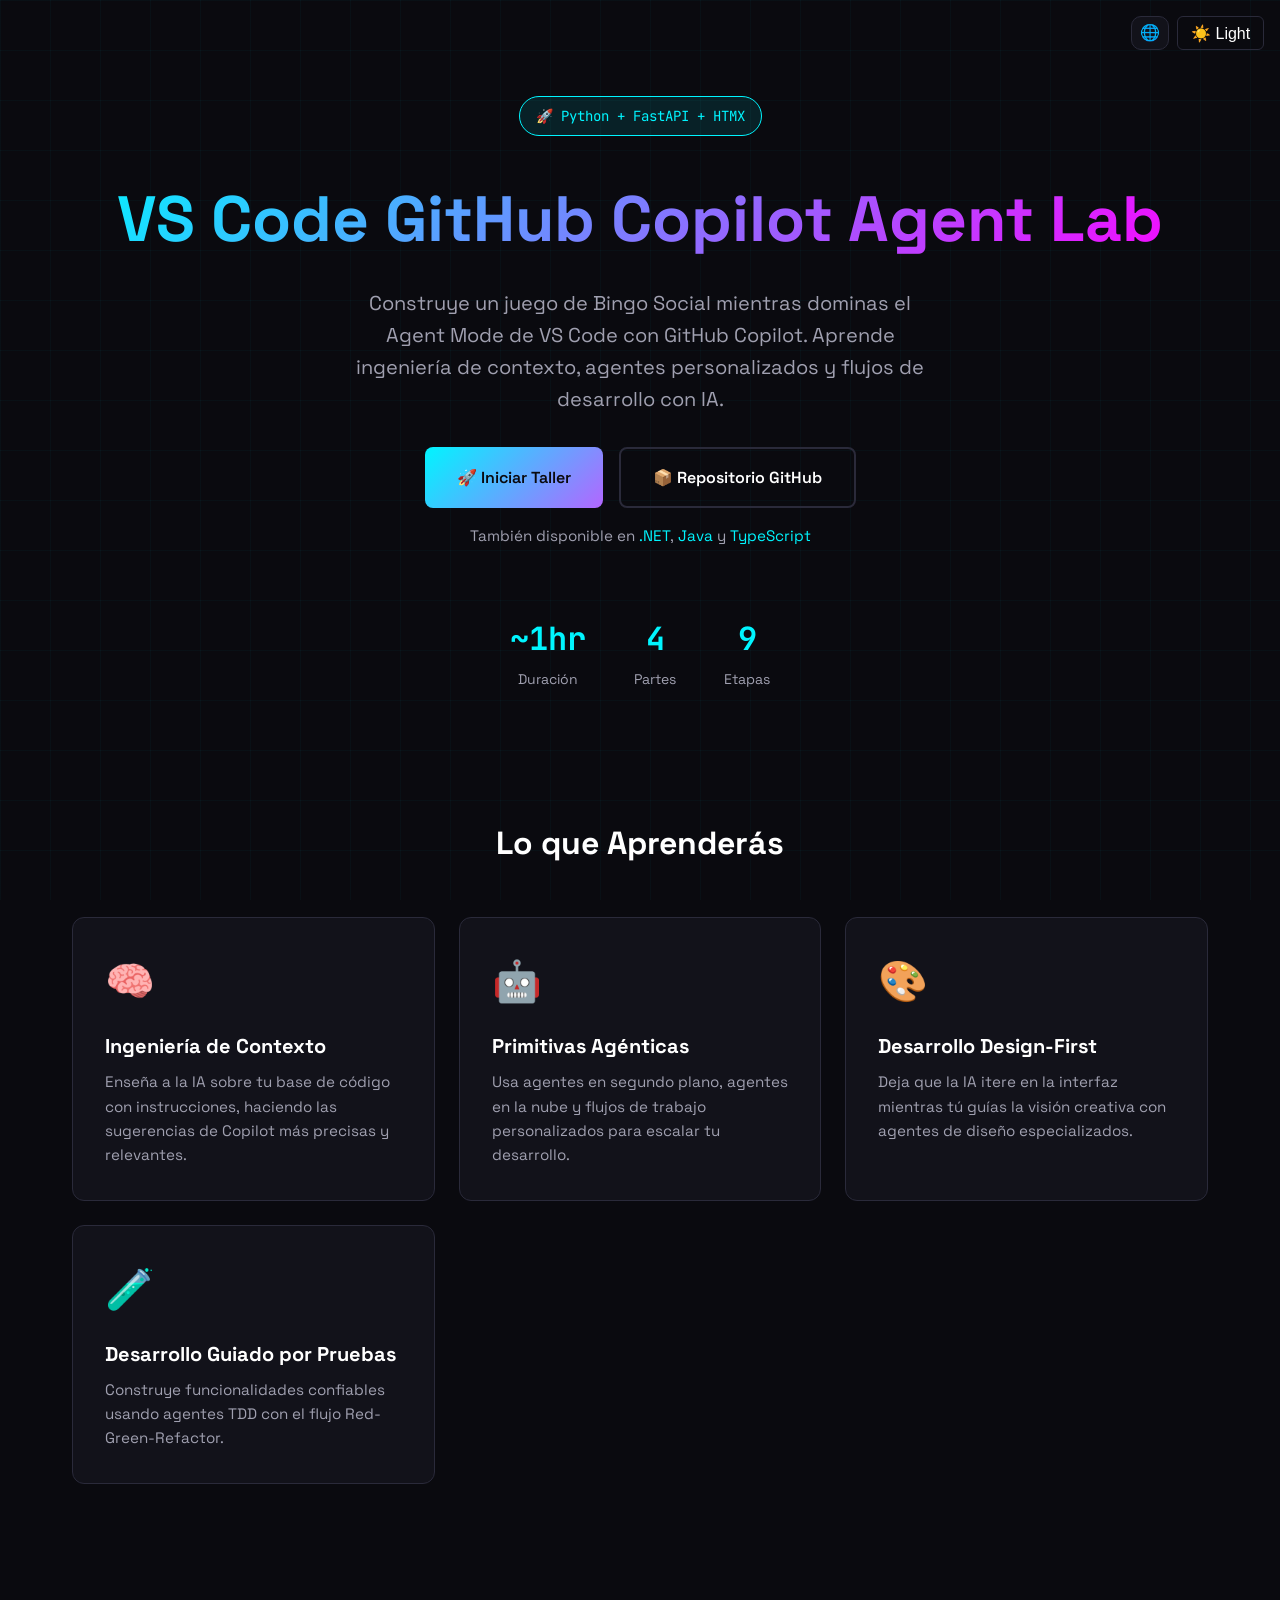
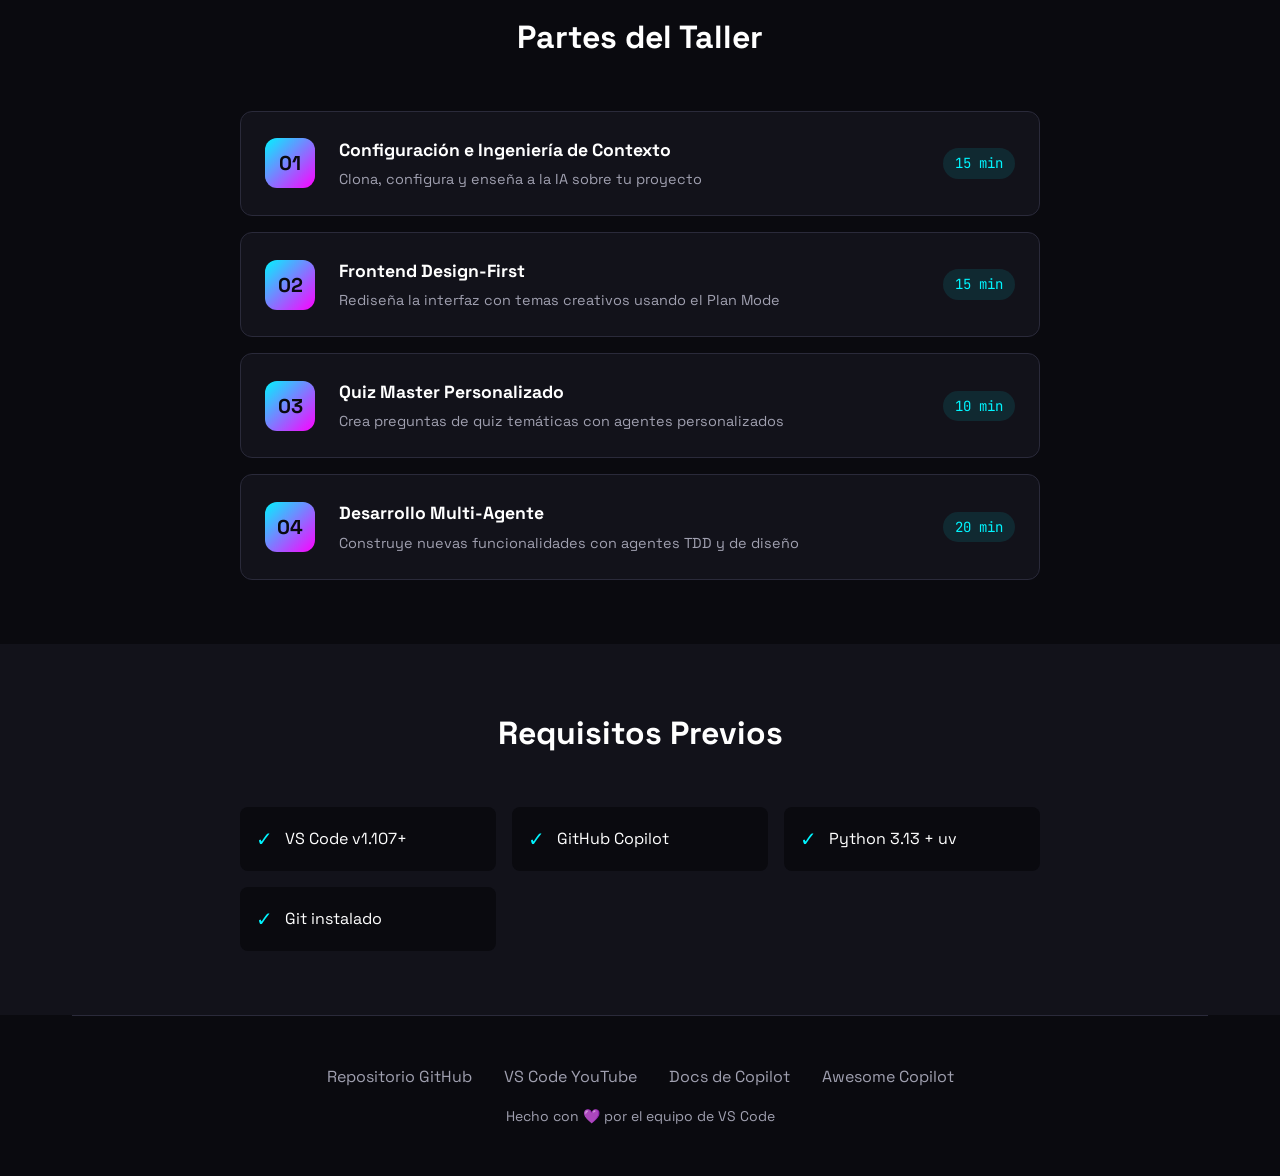
==== docs/es/index.html @ 02e46c15 "Initial commit" ====
<!DOCTYPE html>
<html lang="es">
<head>
    <!-- Google tag (gtag.js) -->
    <script async src="https://www.googletagmanager.com/gtag/js?id=G-LSC44NDPLQ"></script>
    <script>
      window.dataLayer = window.dataLayer || [];
      function gtag(){dataLayer.push(arguments);}
      gtag('js', new Date());
      gtag('config', 'G-LSC44NDPLQ');
    </script>
    <meta charset="UTF-8">
    <meta name="viewport" content="width=device-width, initial-scale=1.0">
    <title>VS Code GitHub Copilot Agent Lab | Edición Python</title>
    <link rel="preconnect" href="https://fonts.googleapis.com">
    <link rel="preconnect" href="https://fonts.gstatic.com" crossorigin>
    <link href="https://fonts.googleapis.com/css2?family=JetBrains+Mono:wght@400;700&family=Space+Grotesk:wght@400;500;700&display=swap" rel="stylesheet">
    <link rel="alternate" hreflang="en" href="https://copilot-dev-days.github.io/agent-lab-python/">
    <link rel="alternate" hreflang="pt-BR" href="https://copilot-dev-days.github.io/agent-lab-python/pt_BR/">
    <link rel="alternate" hreflang="es" href="https://copilot-dev-days.github.io/agent-lab-python/es/">
    <link rel="alternate" hreflang="x-default" href="https://copilot-dev-days.github.io/agent-lab-python/">
    <link rel="stylesheet" href="../styles.css">
    <link rel="stylesheet" href="../light-theme.css">
    <script src="../theme-toggle.js"></script>
</head>
<body>
    <div style="position:fixed;top:1rem;right:1rem;z-index:1000;display:flex;gap:0.5rem;align-items:center;">
        <div class="locale-picker" id="localePicker">
            <button type="button" class="locale-toggle" aria-haspopup="listbox" aria-expanded="false" aria-label="Seleccionar idioma">🌐</button>
            <ul role="listbox" aria-label="Idioma">
                <li role="option" data-locale="en" aria-selected="false">🇬🇧 English</li>
                <li role="option" data-locale="es" aria-selected="true" class="active">🇪🇸 Español</li>
                <li role="option" data-locale="pt-BR" aria-selected="false">🇧🇷 Português (Brasil)</li>
            </ul>
        </div>
        <button class="theme-toggle" onclick="toggleTheme()">☀️ Claro</button>
    </div>
    <div class="container">
        <!-- Hero -->
        <section class="hero">
            <span class="hero-badge">🚀 Python + FastAPI + HTMX</span>
            <h1>VS Code GitHub Copilot Agent Lab</h1>
            <p class="hero-subtitle">
                Construye un juego de Bingo Social mientras dominas el Agent Mode de VS Code con GitHub Copilot.
                Aprende ingeniería de contexto, agentes personalizados y flujos de desarrollo con IA.
            </p>
            <div class="hero-cta">
                <a href="step.html?step=00-overview" class="btn btn-primary">
                    🚀 Iniciar Taller
                </a>
                <a href="https://github.com/copilot-dev-days/agent-lab-python" class="btn btn-secondary">
                    📦 Repositorio GitHub
                </a>
            </div>
            <p class="hero-also">También disponible en <a href="https://copilot-dev-days.github.io/agent-lab-dotnet/">.NET</a>, <a href="https://copilot-dev-days.github.io/agent-lab-java/">Java</a> y <a href="https://copilot-dev-days.github.io/agent-lab-typescript/">TypeScript</a></p>
            <div class="stats">
                <div class="stat">
                    <div class="stat-value">~1hr</div>
                    <div class="stat-label">Duración</div>
                </div>
                <div class="stat">
                    <div class="stat-value">4</div>
                    <div class="stat-label">Partes</div>
                </div>
                <div class="stat">
                    <div class="stat-value">9</div>
                    <div class="stat-label">Etapas</div>
                </div>
            </div>
        </section>

        <!-- Features -->
        <section class="features">
            <h2 class="section-title">Lo que Aprenderás</h2>
            <div class="features-grid">
                <div class="feature-card">
                    <div class="feature-icon">🧠</div>
                    <h3>Ingeniería de Contexto</h3>
                    <p>Enseña a la IA sobre tu base de código con instrucciones, haciendo las sugerencias de Copilot más precisas y relevantes.</p>
                </div>
                <div class="feature-card">
                    <div class="feature-icon">🤖</div>
                    <h3>Primitivas Agénticas</h3>
                    <p>Usa agentes en segundo plano, agentes en la nube y flujos de trabajo personalizados para escalar tu desarrollo.</p>
                </div>
                <div class="feature-card">
                    <div class="feature-icon">🎨</div>
                    <h3>Desarrollo Design-First</h3>
                    <p>Deja que la IA itere en la interfaz mientras tú guías la visión creativa con agentes de diseño especializados.</p>
                </div>
                <div class="feature-card">
                    <div class="feature-icon">🧪</div>
                    <h3>Desarrollo Guiado por Pruebas</h3>
                    <p>Construye funcionalidades confiables usando agentes TDD con el flujo Red-Green-Refactor.</p>
                </div>
            </div>
        </section>

        <!-- Workshop Parts -->
        <section class="workshop">
            <h2 class="section-title">Partes del Taller</h2>
            <div class="parts-list">
                <a href="step.html?step=01-setup" class="part-card">
                    <div class="part-number">01</div>
                    <div class="part-content">
                        <h3>Configuración e Ingeniería de Contexto</h3>
                        <p>Clona, configura y enseña a la IA sobre tu proyecto</p>
                    </div>
                    <span class="part-time">15 min</span>
                </a>
                <a href="step.html?step=02-design" class="part-card">
                    <div class="part-number">02</div>
                    <div class="part-content">
                        <h3>Frontend Design-First</h3>
                        <p>Rediseña la interfaz con temas creativos usando el Plan Mode</p>
                    </div>
                    <span class="part-time">15 min</span>
                </a>
                <a href="step.html?step=03-quiz-master" class="part-card">
                    <div class="part-number">03</div>
                    <div class="part-content">
                        <h3>Quiz Master Personalizado</h3>
                        <p>Crea preguntas de quiz temáticas con agentes personalizados</p>
                    </div>
                    <span class="part-time">10 min</span>
                </a>
                <a href="step.html?step=04-multi-agent" class="part-card">
                    <div class="part-number">04</div>
                    <div class="part-content">
                        <h3>Desarrollo Multi-Agente</h3>
                        <p>Construye nuevas funcionalidades con agentes TDD y de diseño</p>
                    </div>
                    <span class="part-time">20 min</span>
                </a>
            </div>
        </section>
    </div>

    <!-- Prerequisites -->
    <section class="prereqs">
        <div class="container">
            <h2 class="section-title">Requisitos Previos</h2>
            <div class="prereqs-grid">
                <div class="prereq-item">
                    <span class="prereq-check">✓</span>
                    <span>VS Code v1.107+</span>
                </div>
                <div class="prereq-item">
                    <span class="prereq-check">✓</span>
                    <span>GitHub Copilot</span>
                </div>
                <div class="prereq-item">
                    <span class="prereq-check">✓</span>
                    <span>Python 3.13 + uv</span>
                </div>
                <div class="prereq-item">
                    <span class="prereq-check">✓</span>
                    <span>Git instalado</span>
                </div>
            </div>
        </div>
    </section>

    <div class="container">
        <!-- Footer -->
        <footer>
            <div class="footer-links">
                <a href="https://github.com/copilot-dev-days/agent-lab-python">Repositorio GitHub</a>
                <a href="https://www.youtube.com/code">VS Code YouTube</a>
                <a href="https://code.visualstudio.com/docs/copilot/overview">Docs de Copilot</a>
                <a href="https://github.com/github/awesome-copilot">Awesome Copilot</a>
            </div>
            <p class="footer-credit">
                Hecho con 💜 por el equipo de VS Code
            </p>
        </footer>
    </div>

    <script>
    (function(){
      var match=location.pathname.match(/\/(pt_BR|es)\//);
      var locale=match?match[1]:'en';
      var picker=document.getElementById('localePicker');
      if(!picker)return;
      var btn=picker.querySelector('.locale-toggle'),list=picker.querySelector('ul');
      list.querySelectorAll('li').forEach(function(li){
        var l=li.dataset.locale==='pt-BR'?'pt_BR':li.dataset.locale;
        if(l===locale){li.classList.add('active');li.setAttribute('aria-selected','true');}
        else{li.classList.remove('active');li.setAttribute('aria-selected','false');}
      });
      function open(){list.style.display='block';btn.setAttribute('aria-expanded','true');}
      function close(){list.style.display='none';btn.setAttribute('aria-expanded','false');}
      btn.addEventListener('click',function(e){e.stopPropagation();list.style.display==='block'?close():open();});
      document.addEventListener('click',close);
      document.addEventListener('keydown',function(e){if(e.key==='Escape')close();});
      list.querySelectorAll('li').forEach(function(li){
        li.addEventListener('click',function(e){
          e.stopPropagation();
          var t=li.dataset.locale==='pt-BR'?'pt_BR':li.dataset.locale;
          if(t===locale){close();return;}
          var p=location.pathname;
          if(locale!=='en')p=p.replace(new RegExp('/'+locale+'/'),'/');;
          if(t!=='en'){var base=p.replace(/\/index\.html$/,'/');if(!base.endsWith('/'))base+='/';p=base+t+'/';}
          localStorage.setItem('preferred-locale',t);
          window.location.href=p;
        });
      });
    })();
    </script>
</body>
</html>
---- docs/styles.css ----
:root {
    --bg-dark: #0a0a0f;
    --bg-card: #12121a;
    --neon-cyan: #00f5ff;
    --neon-magenta: #ff00ff;
    --neon-purple: #b366ff;
    --text-primary: #ffffff;
    --text-secondary: #a0a0b0;
    --border-color: #2a2a3a;
}

* {
    margin: 0;
    padding: 0;
    box-sizing: border-box;
}

body {
    font-family: 'Space Grotesk', sans-serif;
    background: var(--bg-dark);
    color: var(--text-primary);
    line-height: 1.6;
    min-height: 100vh;
}

/* Animated grid background */
body::before {
    content: '';
    position: fixed;
    top: 0;
    left: 0;
    width: 100%;
    height: 100%;
    background: 
        linear-gradient(90deg, rgba(0,245,255,0.03) 1px, transparent 1px),
        linear-gradient(rgba(0,245,255,0.03) 1px, transparent 1px);
    background-size: 50px 50px;
    pointer-events: none;
    z-index: -1;
}

.container {
    max-width: 1200px;
    margin: 0 auto;
    padding: 0 2rem;
}

/* Hero Section */
.hero {
    padding: 6rem 0 4rem;
    text-align: center;
    position: relative;
}

.hero-badge {
    display: inline-block;
    padding: 0.5rem 1rem;
    background: rgba(0,245,255,0.1);
    border: 1px solid var(--neon-cyan);
    border-radius: 50px;
    font-size: 0.875rem;
    color: var(--neon-cyan);
    margin-bottom: 2rem;
    font-family: 'JetBrains Mono', monospace;
}

.hero h1 {
    font-size: clamp(2.5rem, 6vw, 4rem);
    font-weight: 700;
    margin-bottom: 1rem;
    background: linear-gradient(135deg, var(--neon-cyan), var(--neon-magenta));
    -webkit-background-clip: text;
    -webkit-text-fill-color: transparent;
    background-clip: text;
}

.hero-subtitle {
    font-size: 1.25rem;
    color: var(--text-secondary);
    max-width: 600px;
    margin: 0 auto 2rem;
}

.hero-cta {
    display: flex;
    gap: 1rem;
    justify-content: center;
    flex-wrap: wrap;
}

.btn {
    display: inline-flex;
    align-items: center;
    gap: 0.5rem;
    padding: 1rem 2rem;
    border-radius: 8px;
    font-weight: 600;
    text-decoration: none;
    transition: all 0.3s ease;
    font-size: 1rem;
}

.btn-primary {
    background: linear-gradient(135deg, var(--neon-cyan), var(--neon-purple));
    color: var(--bg-dark);
}

.btn-primary:hover {
    transform: translateY(-2px);
    box-shadow: 0 10px 40px rgba(0,245,255,0.3);
}

.btn-secondary {
    background: transparent;
    border: 2px solid var(--border-color);
    color: var(--text-primary);
}

.btn-secondary:hover {
    border-color: var(--neon-cyan);
    color: var(--neon-cyan);
}

/* Stats */
.stats {
    display: flex;
    justify-content: center;
    gap: 3rem;
    margin-top: 4rem;
    flex-wrap: wrap;
}

.stat {
    text-align: center;
}

.stat-value {
    font-size: 2rem;
    font-weight: 700;
    color: var(--neon-cyan);
    font-family: 'JetBrains Mono', monospace;
}

.stat-label {
    font-size: 0.875rem;
    color: var(--text-secondary);
    margin-top: 0.25rem;
}

/* Features Section */
.features {
    padding: 4rem 0;
}

.section-title {
    font-size: 2rem;
    text-align: center;
    margin-bottom: 3rem;
}

.features-grid {
    display: grid;
    grid-template-columns: repeat(auto-fit, minmax(280px, 1fr));
    gap: 1.5rem;
}

.feature-card {
    background: var(--bg-card);
    border: 1px solid var(--border-color);
    border-radius: 12px;
    padding: 2rem;
    transition: all 0.3s ease;
}

.feature-card:hover {
    border-color: var(--neon-cyan);
    transform: translateY(-4px);
}

.feature-icon {
    font-size: 2.5rem;
    margin-bottom: 1rem;
}

.feature-card h3 {
    font-size: 1.25rem;
    margin-bottom: 0.5rem;
}

.feature-card p {
    color: var(--text-secondary);
    font-size: 0.95rem;
}

/* Workshop Parts */
.workshop {
    padding: 4rem 0;
}

.parts-list {
    display: flex;
    flex-direction: column;
    gap: 1rem;
    max-width: 800px;
    margin: 0 auto;
}

.part-card {
    display: flex;
    align-items: center;
    gap: 1.5rem;
    background: var(--bg-card);
    border: 1px solid var(--border-color);
    border-radius: 12px;
    padding: 1.5rem;
    text-decoration: none;
    color: inherit;
    transition: all 0.3s ease;
}

.part-card:hover {
    border-color: var(--neon-magenta);
    background: rgba(255,0,255,0.05);
}

.part-number {
    width: 50px;
    height: 50px;
    display: flex;
    align-items: center;
    justify-content: center;
    background: linear-gradient(135deg, var(--neon-cyan), var(--neon-magenta));
    border-radius: 12px;
    font-weight: 700;
    font-size: 1.25rem;
    color: var(--bg-dark);
    flex-shrink: 0;
}

.part-content {
    flex: 1;
}

.part-content h3 {
    font-size: 1.1rem;
    margin-bottom: 0.25rem;
}

.part-content p {
    color: var(--text-secondary);
    font-size: 0.9rem;
}

.part-time {
    font-family: 'JetBrains Mono', monospace;
    font-size: 0.875rem;
    color: var(--neon-cyan);
    padding: 0.25rem 0.75rem;
    background: rgba(0,245,255,0.1);
    border-radius: 50px;
}

/* Prerequisites */
.prereqs {
    padding: 4rem 0;
    background: var(--bg-card);
}

.prereqs-grid {
    display: grid;
    grid-template-columns: repeat(auto-fit, minmax(200px, 1fr));
    gap: 1rem;
    max-width: 800px;
    margin: 0 auto;
}

.prereq-item {
    display: flex;
    align-items: center;
    gap: 0.75rem;
    padding: 1rem;
    background: var(--bg-dark);
    border-radius: 8px;
}

.prereq-check {
    color: var(--neon-cyan);
    font-size: 1.25rem;
}

/* Footer */
footer {
    padding: 3rem 0;
    text-align: center;
    border-top: 1px solid var(--border-color);
}

.footer-links {
    display: flex;
    justify-content: center;
    gap: 2rem;
    margin-bottom: 1rem;
    flex-wrap: wrap;
}

.footer-links a {
    color: var(--text-secondary);
    text-decoration: none;
    transition: color 0.3s ease;
}

.footer-links a:hover {
    color: var(--neon-cyan);
}

.footer-credit {
    color: var(--text-secondary);
    font-size: 0.875rem;
}

/* Responsive */
@media (max-width: 768px) {
    .hero {
        padding: 4rem 0 3rem;
    }

    .stats {
        gap: 2rem;
    }

    .part-card {
        flex-direction: column;
        text-align: center;
    }

    .part-time {
        margin-top: 0.5rem;
    }
}

.hero-also {
    margin-top: 1rem;
    font-size: 0.95rem;
    color: var(--text-secondary);
}

.hero-also a {
    color: var(--neon-cyan);
    text-decoration: none;
    transition: color 0.3s ease;
}

.hero-also a:hover {
    color: var(--neon-magenta);
    text-decoration: underline;
}

/* --- Locale Picker --- */
.locale-picker { position: relative; display: inline-flex; }
.locale-toggle { display: flex; align-items: center; justify-content: center; padding: 8px; border-radius: 10px; border: 1px solid var(--border-color); background: var(--bg-card); color: var(--text-secondary); font-size: 1rem; line-height: 1; transition: all 0.2s; cursor: pointer; }
.locale-toggle:hover { background: var(--neon-cyan); color: #fff; border-color: var(--neon-cyan); }
.locale-picker ul { display: none; position: absolute; top: 100%; right: 0; margin: 4px 0 0; padding: 4px 0; list-style: none; background: var(--bg-card); border: 1px solid var(--border-color); border-radius: 10px; box-shadow: 0 4px 12px rgba(0,0,0,0.15); z-index: 100; min-width: 180px; }
.locale-picker li { padding: 8px 16px; cursor: pointer; font-size: 0.9rem; color: var(--text-primary); white-space: nowrap; transition: background 0.15s; }
.locale-picker li:hover { background: var(--neon-cyan); color: #fff; }
.locale-picker li.active { font-weight: 600; color: var(--neon-cyan); }
.locale-picker li.active:hover { color: #fff; }
---- docs/light-theme.css ----
html[data-theme="light"] {
    --bg-dark: #f5f5f7;
    --bg-card: #ffffff;
    --bg-code: #f0f0f5;
    --neon-cyan: #0077b6;
    --neon-magenta: #c2185b;
    --neon-purple: #7b1fa2;
    --text-primary: #1a1a2e;
    --text-secondary: #555570;
    --border-color: #d0d0dd;
    --success-green: #2e7d32;
    --warning-yellow: #f9a825;
}

html[data-theme="light"] body::before {
    background: linear-gradient(90deg, rgba(0,119,182,0.05) 1px, transparent 1px),
                linear-gradient(rgba(0,119,182,0.05) 1px, transparent 1px);
}

html[data-theme="light"] .hero::before {
    background: radial-gradient(ellipse at 50% 0%, rgba(0,119,182,0.15), transparent 70%);
}

html[data-theme="light"] .header {
    background: rgba(245,245,247,0.95);
}

html[data-theme="light"] code,
html[data-theme="light"] pre {
    background: var(--bg-code);
    color: #1a1a2e;
}

html[data-theme="light"] .btn-secondary {
    border-color: var(--border-color);
    color: var(--text-primary);
}

html[data-theme="light"] .btn-secondary:hover {
    background: rgba(0,119,182,0.1);
    border-color: var(--neon-cyan);
}

html[data-theme="light"] .card {
    box-shadow: 0 2px 8px rgba(0,0,0,0.08);
}

.theme-toggle {
    background: none;
    border: 1px solid var(--border-color);
    color: var(--text-primary);
    cursor: pointer;
    padding: 0.4rem 0.8rem;
    border-radius: 6px;
    font-size: 1rem;
    transition: all 0.3s ease;
    display: inline-flex;
    align-items: center;
    gap: 0.4rem;
}

.theme-toggle:hover {
    border-color: var(--neon-cyan);
    color: var(--neon-cyan);
}
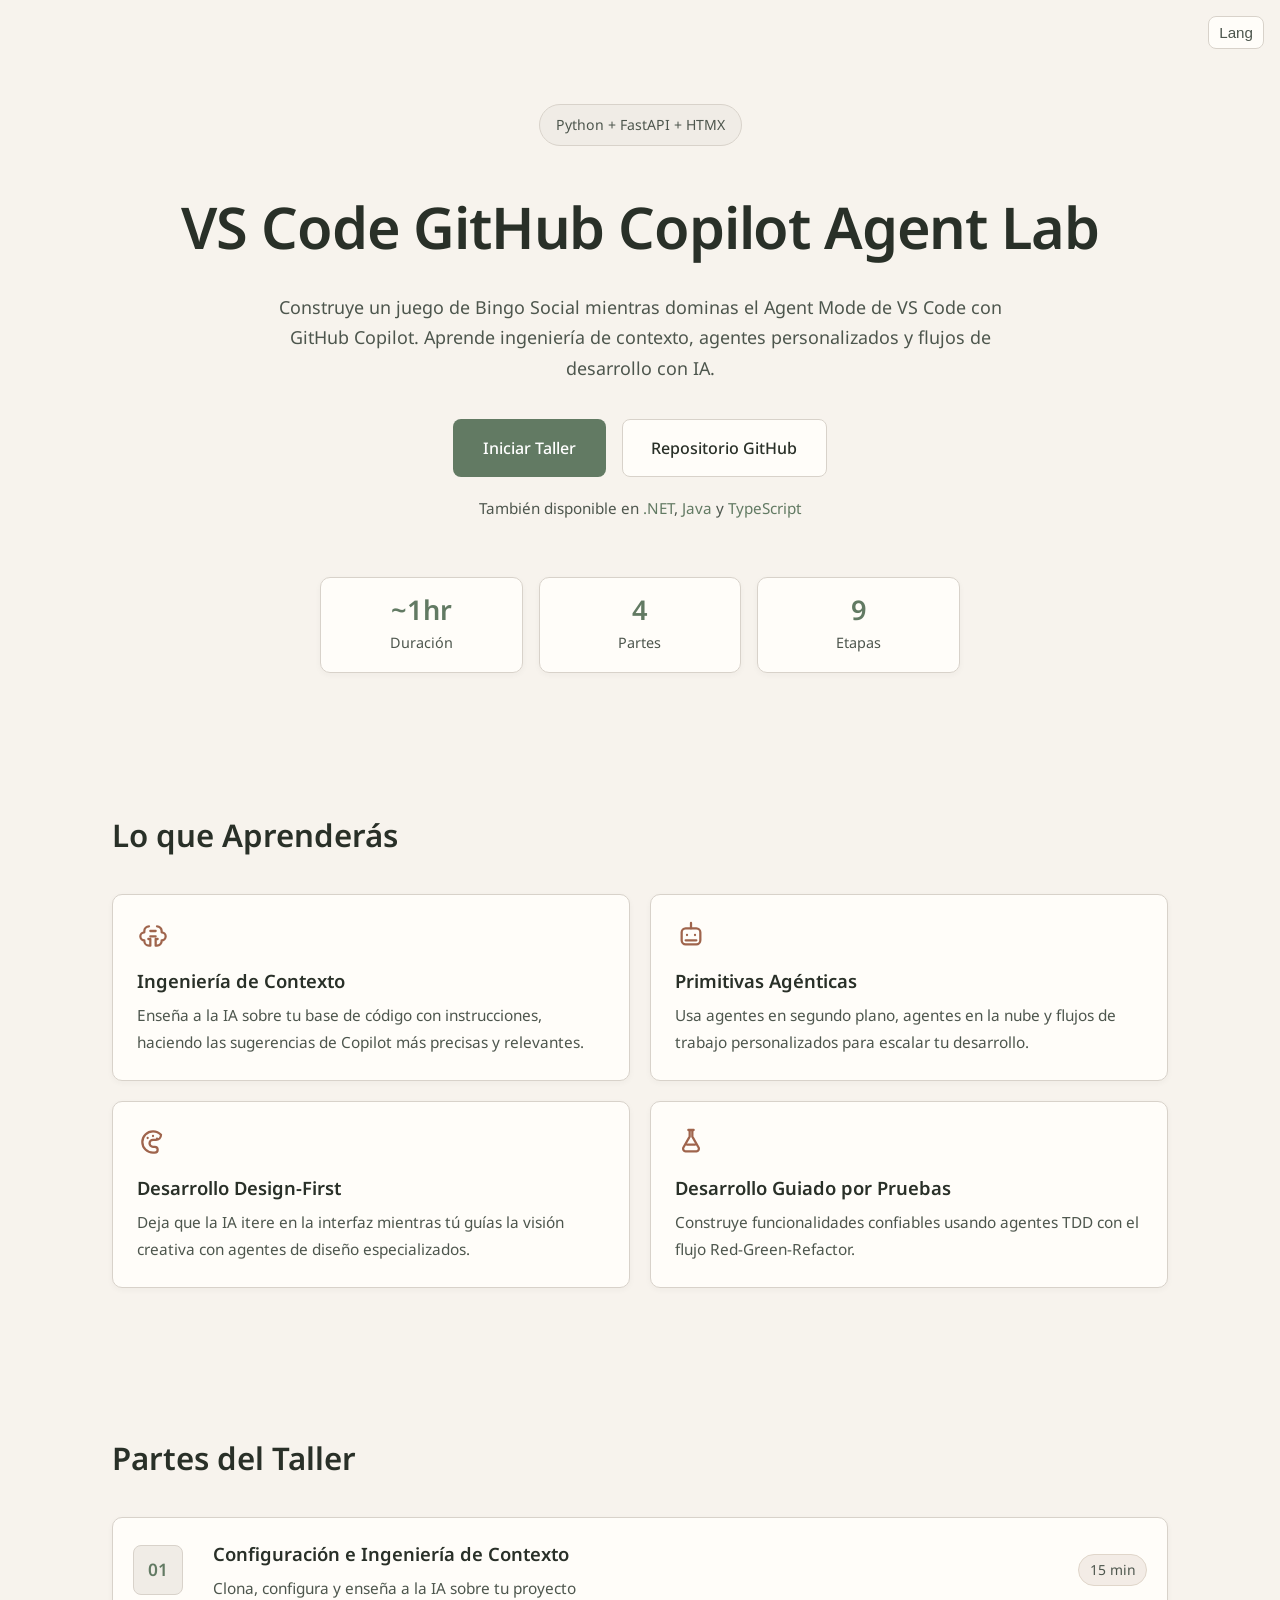
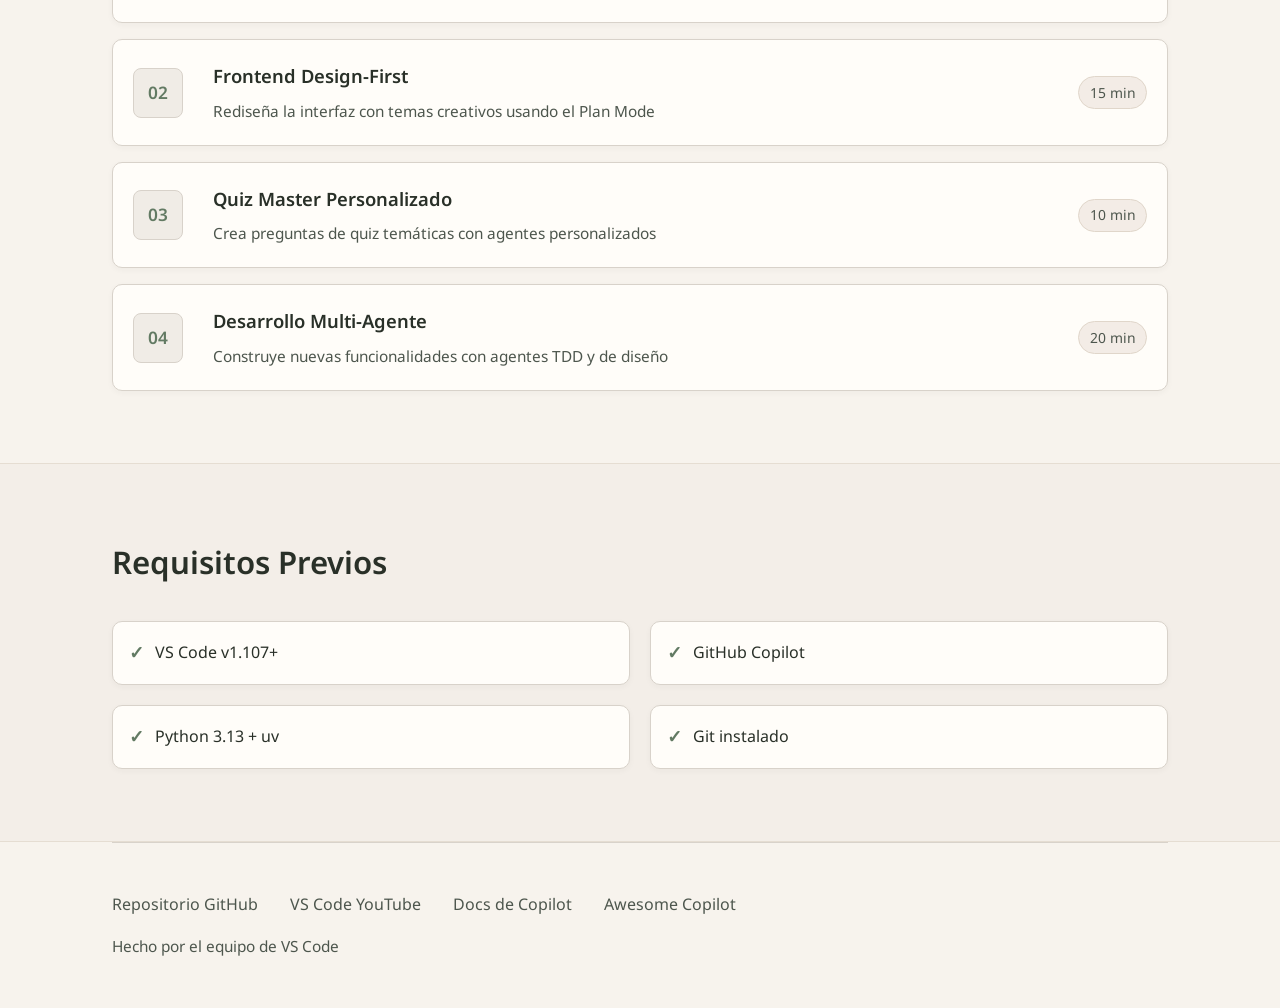
==== commit 881fb69d: "Changes before error encountered Agent-Logs-Url: https://github.com/abhijithbhat/demo/sessions/17c37" ====
--- a/docs/es/index.html
+++ b/docs/es/index.html
@@ -14,31 +14,28 @@
     <title>VS Code GitHub Copilot Agent Lab | Edición Python</title>
     <link rel="preconnect" href="https://fonts.googleapis.com">
     <link rel="preconnect" href="https://fonts.gstatic.com" crossorigin>
-    <link href="https://fonts.googleapis.com/css2?family=JetBrains+Mono:wght@400;700&family=Space+Grotesk:wght@400;500;700&display=swap" rel="stylesheet">
+    <link href="https://fonts.googleapis.com/css2?family=Noto+Sans:wght@400;500;600&display=swap" rel="stylesheet">
     <link rel="alternate" hreflang="en" href="https://copilot-dev-days.github.io/agent-lab-python/">
     <link rel="alternate" hreflang="pt-BR" href="https://copilot-dev-days.github.io/agent-lab-python/pt_BR/">
     <link rel="alternate" hreflang="es" href="https://copilot-dev-days.github.io/agent-lab-python/es/">
     <link rel="alternate" hreflang="x-default" href="https://copilot-dev-days.github.io/agent-lab-python/">
     <link rel="stylesheet" href="../styles.css">
-    <link rel="stylesheet" href="../light-theme.css">
-    <script src="../theme-toggle.js"></script>
 </head>
 <body>
     <div style="position:fixed;top:1rem;right:1rem;z-index:1000;display:flex;gap:0.5rem;align-items:center;">
         <div class="locale-picker" id="localePicker">
-            <button type="button" class="locale-toggle" aria-haspopup="listbox" aria-expanded="false" aria-label="Seleccionar idioma">🌐</button>
+            <button type="button" class="locale-toggle" aria-haspopup="listbox" aria-expanded="false" aria-label="Seleccionar idioma">Lang</button>
             <ul role="listbox" aria-label="Idioma">
-                <li role="option" data-locale="en" aria-selected="false">🇬🇧 English</li>
-                <li role="option" data-locale="es" aria-selected="true" class="active">🇪🇸 Español</li>
-                <li role="option" data-locale="pt-BR" aria-selected="false">🇧🇷 Português (Brasil)</li>
+                <li role="option" data-locale="en" aria-selected="false">English</li>
+                <li role="option" data-locale="es" aria-selected="true" class="active">Español</li>
+                <li role="option" data-locale="pt-BR" aria-selected="false">Português (Brasil)</li>
             </ul>
         </div>
-        <button class="theme-toggle" onclick="toggleTheme()">☀️ Claro</button>
     </div>
     <div class="container">
         <!-- Hero -->
         <section class="hero">
-            <span class="hero-badge">🚀 Python + FastAPI + HTMX</span>
+            <span class="hero-badge">Python + FastAPI + HTMX</span>
             <h1>VS Code GitHub Copilot Agent Lab</h1>
             <p class="hero-subtitle">
                 Construye un juego de Bingo Social mientras dominas el Agent Mode de VS Code con GitHub Copilot.
@@ -46,10 +43,10 @@
             </p>
             <div class="hero-cta">
                 <a href="step.html?step=00-overview" class="btn btn-primary">
-                    🚀 Iniciar Taller
+                    Iniciar Taller
                 </a>
                 <a href="https://github.com/copilot-dev-days/agent-lab-python" class="btn btn-secondary">
-                    📦 Repositorio GitHub
+                    Repositorio GitHub
                 </a>
             </div>
             <p class="hero-also">También disponible en <a href="https://copilot-dev-days.github.io/agent-lab-dotnet/">.NET</a>, <a href="https://copilot-dev-days.github.io/agent-lab-java/">Java</a> y <a href="https://copilot-dev-days.github.io/agent-lab-typescript/">TypeScript</a></p>
@@ -74,22 +71,22 @@
             <h2 class="section-title">Lo que Aprenderás</h2>
             <div class="features-grid">
                 <div class="feature-card">
-                    <div class="feature-icon">🧠</div>
+                    <div class="feature-icon" aria-hidden="true"><svg viewBox="0 0 24 24"><path d="M9 5.5a3.5 3.5 0 0 0-3.5 3.5V10a3 3 0 0 0 0 6v.5A3.5 3.5 0 0 0 9 20h1v-5H8.5M15 5.5A3.5 3.5 0 0 1 18.5 9V10a3 3 0 0 1 0 6v.5A3.5 3.5 0 0 1 15 20h-1v-5h1.5M10 9h4M10 13h4"/></svg></div>
                     <h3>Ingeniería de Contexto</h3>
                     <p>Enseña a la IA sobre tu base de código con instrucciones, haciendo las sugerencias de Copilot más precisas y relevantes.</p>
                 </div>
                 <div class="feature-card">
-                    <div class="feature-icon">🤖</div>
+                    <div class="feature-icon" aria-hidden="true"><svg viewBox="0 0 24 24"><rect x="5" y="7" width="14" height="12" rx="3"/><path d="M12 3v4M9 12h.01M15 12h.01M8 16h8"/></svg></div>
                     <h3>Primitivas Agénticas</h3>
                     <p>Usa agentes en segundo plano, agentes en la nube y flujos de trabajo personalizados para escalar tu desarrollo.</p>
                 </div>
                 <div class="feature-card">
-                    <div class="feature-icon">🎨</div>
+                    <div class="feature-icon" aria-hidden="true"><svg viewBox="0 0 24 24"><path d="M12 4a8 8 0 1 0 0 16h1.3a2.2 2.2 0 0 0 0-4.4H12a2.6 2.6 0 0 1 0-5.2h2.2A3.8 3.8 0 0 0 18 6.6 8.1 8.1 0 0 0 12 4Z"/><path d="M8 9h.01M12 7.5h.01M15 9.5h.01"/></svg></div>
                     <h3>Desarrollo Design-First</h3>
                     <p>Deja que la IA itere en la interfaz mientras tú guías la visión creativa con agentes de diseño especializados.</p>
                 </div>
                 <div class="feature-card">
-                    <div class="feature-icon">🧪</div>
+                    <div class="feature-icon" aria-hidden="true"><svg viewBox="0 0 24 24"><path d="M10 3h4M11 3v5l-4.8 8.3A2 2 0 0 0 7.9 19h8.2a2 2 0 0 0 1.7-2.7L13 8V3"/><path d="M9 14h6"/></svg></div>
                     <h3>Desarrollo Guiado por Pruebas</h3>
                     <p>Construye funcionalidades confiables usando agentes TDD con el flujo Red-Green-Refactor.</p>
                 </div>
@@ -171,7 +168,7 @@
                 <a href="https://github.com/github/awesome-copilot">Awesome Copilot</a>
             </div>
             <p class="footer-credit">
-                Hecho con 💜 por el equipo de VS Code
+                Hecho por el equipo de VS Code
             </p>
         </footer>
     </div>
--- a/docs/styles.css
+++ b/docs/styles.css
@@ -1,12 +1,14 @@
 :root {
-    --bg-dark: #0a0a0f;
-    --bg-card: #12121a;
-    --neon-cyan: #00f5ff;
-    --neon-magenta: #ff00ff;
-    --neon-purple: #b366ff;
-    --text-primary: #ffffff;
-    --text-secondary: #a0a0b0;
-    --border-color: #2a2a3a;
+    --bg-page: #f7f3ed;
+    --bg-surface: #fffdf9;
+    --bg-muted: #f0ece6;
+    --text-primary: #293028;
+    --text-secondary: #4d564d;
+    --border-color: #d8d2ca;
+    --sage: #627a63;
+    --terracotta: #9f644c;
+    --shadow-soft: 0 8px 24px rgba(47, 53, 47, 0.05);
+    --shadow-subtle: 0 2px 6px rgba(47, 53, 47, 0.04);
 }
 
 * {
@@ -16,69 +18,48 @@
 }
 
 body {
-    font-family: 'Space Grotesk', sans-serif;
-    background: var(--bg-dark);
+    font-family: 'Noto Sans', 'Segoe UI', sans-serif;
+    background: var(--bg-page);
     color: var(--text-primary);
-    line-height: 1.6;
+    line-height: 1.7;
     min-height: 100vh;
 }
 
-/* Animated grid background */
-body::before {
-    content: '';
-    position: fixed;
-    top: 0;
-    left: 0;
-    width: 100%;
-    height: 100%;
-    background: 
-        linear-gradient(90deg, rgba(0,245,255,0.03) 1px, transparent 1px),
-        linear-gradient(rgba(0,245,255,0.03) 1px, transparent 1px);
-    background-size: 50px 50px;
-    pointer-events: none;
-    z-index: -1;
-}
-
 .container {
-    max-width: 1200px;
+    max-width: 1120px;
     margin: 0 auto;
     padding: 0 2rem;
 }
 
-/* Hero Section */
 .hero {
-    padding: 6rem 0 4rem;
+    padding: 6.5rem 0 4rem;
     text-align: center;
-    position: relative;
+    animation: fade-in-up 0.3s ease-out both;
 }
 
 .hero-badge {
     display: inline-block;
     padding: 0.5rem 1rem;
-    background: rgba(0,245,255,0.1);
-    border: 1px solid var(--neon-cyan);
-    border-radius: 50px;
-    font-size: 0.875rem;
-    color: var(--neon-cyan);
+    background: var(--bg-muted);
+    border: 1px solid var(--border-color);
+    border-radius: 999px;
+    font-size: 0.88rem;
+    color: var(--text-secondary);
     margin-bottom: 2rem;
-    font-family: 'JetBrains Mono', monospace;
 }
 
 .hero h1 {
-    font-size: clamp(2.5rem, 6vw, 4rem);
-    font-weight: 700;
+    font-size: clamp(2.4rem, 5vw, 3.6rem);
+    font-weight: 600;
     margin-bottom: 1rem;
-    background: linear-gradient(135deg, var(--neon-cyan), var(--neon-magenta));
-    -webkit-background-clip: text;
-    -webkit-text-fill-color: transparent;
-    background-clip: text;
+    letter-spacing: -0.02em;
 }
 
 .hero-subtitle {
-    font-size: 1.25rem;
-    color: var(--text-secondary);
-    max-width: 600px;
-    margin: 0 auto 2rem;
+    font-size: 1.12rem;
+    color: var(--text-secondary);
+    max-width: 760px;
+    margin: 0 auto 2.25rem;
 }
 
 .hero-cta {
@@ -91,136 +72,165 @@
 .btn {
     display: inline-flex;
     align-items: center;
-    gap: 0.5rem;
-    padding: 1rem 2rem;
+    justify-content: center;
+    padding: 0.9rem 1.8rem;
     border-radius: 8px;
-    font-weight: 600;
+    font-weight: 500;
     text-decoration: none;
-    transition: all 0.3s ease;
+    transition: background-color 0.2s ease, border-color 0.2s ease;
     font-size: 1rem;
+    border: 1px solid transparent;
 }
 
 .btn-primary {
-    background: linear-gradient(135deg, var(--neon-cyan), var(--neon-purple));
-    color: var(--bg-dark);
+    background: var(--sage);
+    color: #fff;
 }
 
 .btn-primary:hover {
-    transform: translateY(-2px);
-    box-shadow: 0 10px 40px rgba(0,245,255,0.3);
+    background: #6e836f;
 }
 
 .btn-secondary {
-    background: transparent;
-    border: 2px solid var(--border-color);
+    background: var(--bg-surface);
+    border-color: var(--border-color);
     color: var(--text-primary);
 }
 
 .btn-secondary:hover {
-    border-color: var(--neon-cyan);
-    color: var(--neon-cyan);
-}
-
-/* Stats */
+    border-color: var(--sage);
+    color: var(--sage);
+}
+
+.hero-also {
+    margin-top: 1.15rem;
+    font-size: 0.95rem;
+    color: var(--text-secondary);
+}
+
+.hero-also a {
+    color: var(--sage);
+    text-decoration: none;
+}
+
+.hero-also a:hover {
+    text-decoration: underline;
+}
+
 .stats {
-    display: flex;
-    justify-content: center;
-    gap: 3rem;
-    margin-top: 4rem;
-    flex-wrap: wrap;
+    display: grid;
+    grid-template-columns: repeat(3, minmax(120px, 1fr));
+    gap: 1rem;
+    max-width: 640px;
+    margin: 3.5rem auto 0;
 }
 
 .stat {
     text-align: center;
+    padding: 1rem;
+    background: var(--bg-surface);
+    border: 1px solid var(--border-color);
+    border-radius: 10px;
+    box-shadow: var(--shadow-subtle);
 }
 
 .stat-value {
-    font-size: 2rem;
-    font-weight: 700;
-    color: var(--neon-cyan);
-    font-family: 'JetBrains Mono', monospace;
+    font-size: 1.7rem;
+    font-weight: 600;
+    color: var(--sage);
+    line-height: 1.2;
 }
 
 .stat-label {
-    font-size: 0.875rem;
+    font-size: 0.9rem;
     color: var(--text-secondary);
     margin-top: 0.25rem;
 }
 
-/* Features Section */
-.features {
-    padding: 4rem 0;
+.features,
+.workshop,
+.prereqs {
+    padding: 4.5rem 0;
 }
 
 .section-title {
-    font-size: 2rem;
-    text-align: center;
-    margin-bottom: 3rem;
-}
-
-.features-grid {
+    font-size: 1.95rem;
+    font-weight: 600;
+    text-align: left;
+    margin-bottom: 2rem;
+}
+
+.features-grid,
+.prereqs-grid {
     display: grid;
-    grid-template-columns: repeat(auto-fit, minmax(280px, 1fr));
-    gap: 1.5rem;
+    grid-template-columns: repeat(2, minmax(0, 1fr));
+    gap: 1.25rem;
+}
+
+.feature-card,
+.prereq-item,
+.part-card {
+    background: var(--bg-surface);
+    border: 1px solid var(--border-color);
+    border-radius: 10px;
+    box-shadow: var(--shadow-subtle);
 }
 
 .feature-card {
-    background: var(--bg-card);
-    border: 1px solid var(--border-color);
-    border-radius: 12px;
-    padding: 2rem;
-    transition: all 0.3s ease;
-}
-
-.feature-card:hover {
-    border-color: var(--neon-cyan);
-    transform: translateY(-4px);
+    padding: 1.5rem;
 }
 
 .feature-icon {
-    font-size: 2.5rem;
-    margin-bottom: 1rem;
-}
-
-.feature-card h3 {
-    font-size: 1.25rem;
-    margin-bottom: 0.5rem;
-}
-
-.feature-card p {
-    color: var(--text-secondary);
-    font-size: 0.95rem;
-}
-
-/* Workshop Parts */
-.workshop {
-    padding: 4rem 0;
+    width: 2rem;
+    height: 2rem;
+    margin-bottom: 0.9rem;
+    color: var(--terracotta);
+}
+
+.feature-icon svg {
+    width: 100%;
+    height: 100%;
+    stroke: currentColor;
+    fill: none;
+    stroke-width: 1.7;
+    stroke-linecap: round;
+    stroke-linejoin: round;
+}
+
+.feature-card h3,
+.part-content h3 {
+    font-size: 1.15rem;
+    font-weight: 600;
+    margin-bottom: 0.45rem;
+}
+
+.feature-card p,
+.part-content p,
+.footer-credit {
+    color: var(--text-secondary);
+    font-size: 0.96rem;
 }
 
 .parts-list {
-    display: flex;
-    flex-direction: column;
+    display: grid;
+    grid-template-columns: 1fr;
     gap: 1rem;
-    max-width: 800px;
-    margin: 0 auto;
 }
 
 .part-card {
-    display: flex;
+    display: grid;
+    grid-template-columns: 60px 1fr auto;
     align-items: center;
-    gap: 1.5rem;
-    background: var(--bg-card);
-    border: 1px solid var(--border-color);
-    border-radius: 12px;
-    padding: 1.5rem;
+    gap: 1.25rem;
+    padding: 1.25rem;
     text-decoration: none;
     color: inherit;
-    transition: all 0.3s ease;
+    transition: border-color 0.2s ease, box-shadow 0.2s ease;
 }
 
 .part-card:hover {
-    border-color: var(--neon-magenta);
-    background: rgba(255,0,255,0.05);
+    border-color: #c7beb4;
+    box-shadow: var(--shadow-soft);
 }
 
 .part-number {
@@ -229,138 +239,174 @@
     display: flex;
     align-items: center;
     justify-content: center;
-    background: linear-gradient(135deg, var(--neon-cyan), var(--neon-magenta));
-    border-radius: 12px;
-    font-weight: 700;
-    font-size: 1.25rem;
-    color: var(--bg-dark);
-    flex-shrink: 0;
-}
-
-.part-content {
-    flex: 1;
-}
-
-.part-content h3 {
-    font-size: 1.1rem;
-    margin-bottom: 0.25rem;
-}
-
-.part-content p {
-    color: var(--text-secondary);
-    font-size: 0.9rem;
+    border-radius: 8px;
+    background: var(--bg-muted);
+    border: 1px solid var(--border-color);
+    font-weight: 600;
+    color: var(--sage);
+    font-size: 1.08rem;
 }
 
 .part-time {
-    font-family: 'JetBrains Mono', monospace;
-    font-size: 0.875rem;
-    color: var(--neon-cyan);
-    padding: 0.25rem 0.75rem;
-    background: rgba(0,245,255,0.1);
-    border-radius: 50px;
-}
-
-/* Prerequisites */
+    font-size: 0.87rem;
+    color: var(--text-secondary);
+    padding: 0.22rem 0.65rem;
+    border-radius: 999px;
+    background: #f3ece6;
+    border: 1px solid #e0d6ca;
+}
+
 .prereqs {
-    padding: 4rem 0;
-    background: var(--bg-card);
-}
-
-.prereqs-grid {
-    display: grid;
-    grid-template-columns: repeat(auto-fit, minmax(200px, 1fr));
-    gap: 1rem;
-    max-width: 800px;
-    margin: 0 auto;
+    background: #f3eee8;
+    border-top: 1px solid #e5ddd2;
+    border-bottom: 1px solid #e5ddd2;
 }
 
 .prereq-item {
     display: flex;
     align-items: center;
-    gap: 0.75rem;
+    gap: 0.7rem;
     padding: 1rem;
-    background: var(--bg-dark);
-    border-radius: 8px;
 }
 
 .prereq-check {
-    color: var(--neon-cyan);
-    font-size: 1.25rem;
-}
-
-/* Footer */
+    color: var(--sage);
+    font-size: 1.1rem;
+    font-weight: 600;
+}
+
 footer {
     padding: 3rem 0;
-    text-align: center;
     border-top: 1px solid var(--border-color);
 }
 
 .footer-links {
     display: flex;
+    flex-wrap: wrap;
+    gap: 1rem 2rem;
+    margin-bottom: 1rem;
+}
+
+.footer-links a {
+    color: var(--text-secondary);
+    text-decoration: none;
+}
+
+.footer-links a:hover {
+    color: var(--sage);
+}
+
+.locale-picker {
+    position: relative;
+    display: inline-flex;
+}
+
+.locale-toggle {
+    display: flex;
+    align-items: center;
     justify-content: center;
-    gap: 2rem;
-    margin-bottom: 1rem;
-    flex-wrap: wrap;
-}
-
-.footer-links a {
-    color: var(--text-secondary);
-    text-decoration: none;
-    transition: color 0.3s ease;
-}
-
-.footer-links a:hover {
-    color: var(--neon-cyan);
-}
-
-.footer-credit {
-    color: var(--text-secondary);
-    font-size: 0.875rem;
-}
-
-/* Responsive */
+    padding: 8px 10px;
+    border-radius: 8px;
+    border: 1px solid var(--border-color);
+    background: var(--bg-surface);
+    color: var(--text-secondary);
+    font-size: 0.95rem;
+    line-height: 1;
+    cursor: pointer;
+}
+
+.locale-toggle:hover {
+    border-color: var(--sage);
+    color: var(--sage);
+}
+
+.locale-picker ul {
+    display: none;
+    position: absolute;
+    top: 100%;
+    right: 0;
+    margin: 4px 0 0;
+    padding: 4px 0;
+    list-style: none;
+    background: var(--bg-surface);
+    border: 1px solid var(--border-color);
+    border-radius: 8px;
+    box-shadow: var(--shadow-soft);
+    z-index: 100;
+    min-width: 180px;
+}
+
+.locale-picker li {
+    padding: 8px 16px;
+    cursor: pointer;
+    font-size: 0.9rem;
+    color: var(--text-primary);
+    white-space: nowrap;
+}
+
+.locale-picker li:hover {
+    background: var(--bg-muted);
+}
+
+.locale-picker li.active {
+    font-weight: 600;
+    color: var(--sage);
+}
+
+@keyframes fade-in-up {
+    from {
+        opacity: 0;
+        transform: translateY(12px);
+    }
+    to {
+        opacity: 1;
+        transform: translateY(0);
+    }
+}
+
+@media (max-width: 900px) {
+    .features-grid,
+    .prereqs-grid {
+        grid-template-columns: 1fr;
+    }
+
+    .part-card {
+        grid-template-columns: 50px 1fr;
+    }
+
+    .part-time {
+        grid-column: 1 / -1;
+        justify-self: start;
+    }
+}
+
 @media (max-width: 768px) {
+    .container {
+        padding: 0 1.25rem;
+    }
+
     .hero {
-        padding: 4rem 0 3rem;
+        padding: 5rem 0 3rem;
     }
 
     .stats {
-        gap: 2rem;
-    }
-
-    .part-card {
-        flex-direction: column;
+        grid-template-columns: 1fr;
+    }
+
+    .section-title {
         text-align: center;
     }
 
-    .part-time {
-        margin-top: 0.5rem;
-    }
-}
-
-.hero-also {
-    margin-top: 1rem;
-    font-size: 0.95rem;
-    color: var(--text-secondary);
-}
-
-.hero-also a {
-    color: var(--neon-cyan);
-    text-decoration: none;
-    transition: color 0.3s ease;
-}
-
-.hero-also a:hover {
-    color: var(--neon-magenta);
-    text-decoration: underline;
-}
-
-/* --- Locale Picker --- */
-.locale-picker { position: relative; display: inline-flex; }
-.locale-toggle { display: flex; align-items: center; justify-content: center; padding: 8px; border-radius: 10px; border: 1px solid var(--border-color); background: var(--bg-card); color: var(--text-secondary); font-size: 1rem; line-height: 1; transition: all 0.2s; cursor: pointer; }
-.locale-toggle:hover { background: var(--neon-cyan); color: #fff; border-color: var(--neon-cyan); }
-.locale-picker ul { display: none; position: absolute; top: 100%; right: 0; margin: 4px 0 0; padding: 4px 0; list-style: none; background: var(--bg-card); border: 1px solid var(--border-color); border-radius: 10px; box-shadow: 0 4px 12px rgba(0,0,0,0.15); z-index: 100; min-width: 180px; }
-.locale-picker li { padding: 8px 16px; cursor: pointer; font-size: 0.9rem; color: var(--text-primary); white-space: nowrap; transition: background 0.15s; }
-.locale-picker li:hover { background: var(--neon-cyan); color: #fff; }
-.locale-picker li.active { font-weight: 600; color: var(--neon-cyan); }
-.locale-picker li.active:hover { color: #fff; }
+    .footer-links {
+        justify-content: center;
+    }
+}
+
+@media (prefers-reduced-motion: reduce) {
+    *,
+    *::before,
+    *::after {
+        animation: none !important;
+        transition: none !important;
+    }
+}
